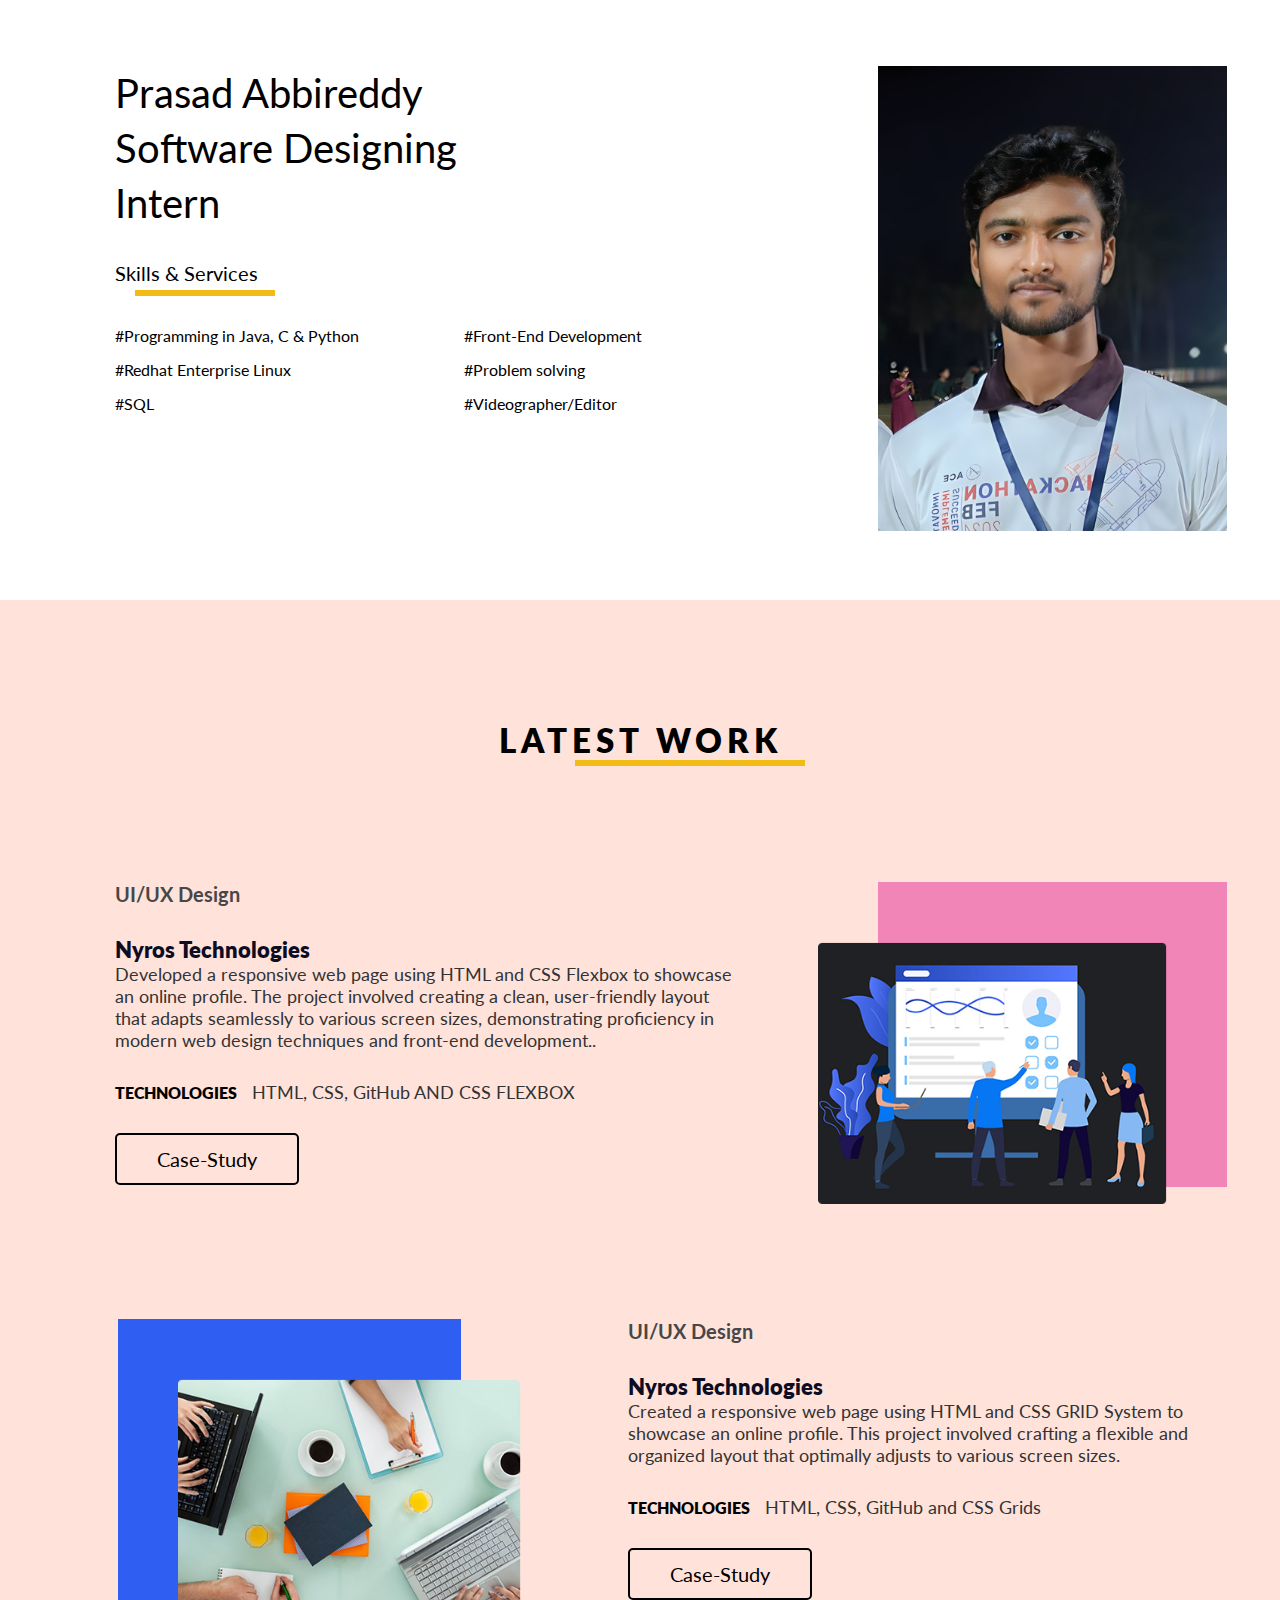
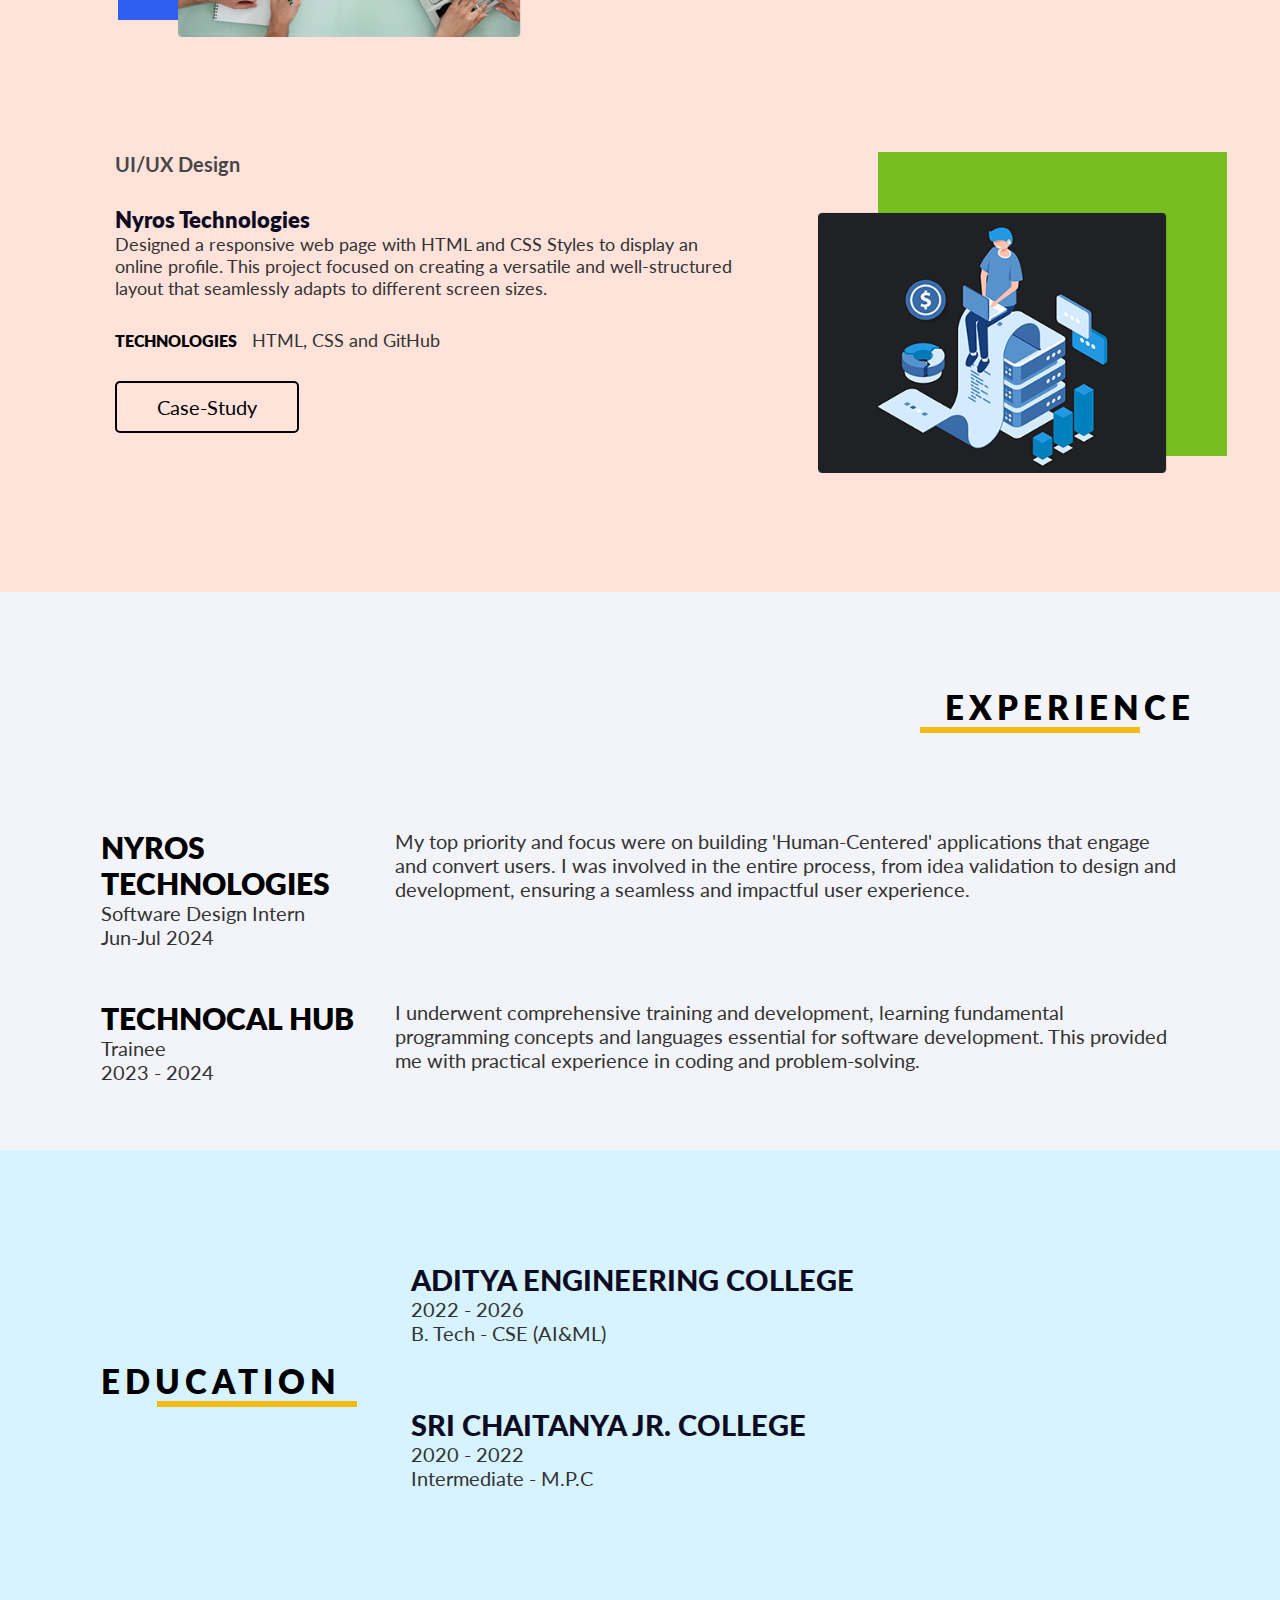
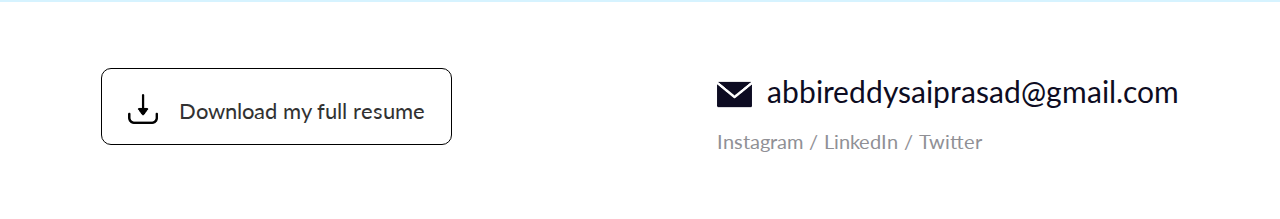
==== index.html @ ec614fca "Add files via upload" ====
<!DOCTYPE html>
<html>

<head>
    <meta http-equiv="Content-Type" content="text/html; charset=iso-8859-1" />
    <meta name="viewport" content="width=device-width, initial-scale=1">
    <title>Portfolio</title>
    <link href="assets/styles/css/style.css" type="text/css" rel="stylesheet" />
    <link rel="stylesheet" type="text/css" href="https://fonts.googleapis.com/css?family=Lato:300,400,700,900" />
</head>


<body>
    <!-- header start -->
    <header>
        <div class="container">
            <div class="row">
                <!-- header right block satrt -->
                <div class="column_4">
                    <div class="hdr_rgt">
                        <img src="assets/images/profile_pic2.png" />
                    </div>
                </div>
                <!-- header right block end -->
                <!-- header left block start -->
                <div class="column_8">
                    <div class="hdr_lft">
                        <h2>Prasad Abbireddy <br />Software Designing <br />Intern</h2>
                        <h6>Skills & Services <span></span></h6>
                        <!-- Skils and services start -->
                        <div class="skils_blk">
                            <ul>
                                <li>#Programming in Java, C & Python</li>
                                <li>#Redhat Enterprise Linux</li>
                                <li>#SQL</li>
                            </ul>
                            <ul>
                                <li>#Front-End Development</li>
                                <li>#Problem solving</li>
                                <li>#Videographer/Editor</li>
                            </ul>
                        </div>
                        <!-- Skils and services end -->

                        <!-- Podcasr start -->
                        <div id='buzzsprout-small-player'></div>
                        <script type='text/javascript' charset='utf-8'
                            src='https://www.buzzsprout.com/2384356.js?container_id=buzzsprout-small-player&player=small'></script>
                        <!-- Podcasr end -->
                    </div>
                </div>
                <!-- header left block end -->


            </div>
        </div>
    </header>
    <!-- header end -->

    <!-- Latest Work start -->
    <section class="latst_wrks">
        <div class="container">
            <h2>Latest Work <span></span></h2>
            <!-- Fullstack Development start -->
            <div class="row revrs_blk">
                <div class="column_4">
                    <div class="latst_wrks_rgt">
                        <img src="assets/images/fullstack_img.png" />
                    </div>
                </div>

                <div class="column_8">
                    <div class="latst_wrks_cntnt">
                        <h5>UI/UX Design</h5>
                        <h4>Nyros Technologies</h4>
                        <p>Developed a responsive web page using HTML and CSS Flexbox to showcase an online profile. The
                            project involved creating a clean, user-friendly layout that adapts seamlessly to various
                            screen sizes, demonstrating proficiency in modern web design techniques and front-end
                            development..</p>
                        <p><span>Technologies</span> HTML, CSS, GitHub AND CSS FLEXBOX</p>

                        <a href="page1.html" class="view_web_btn">Case-Study</a>
                    </div>
                </div>

            </div>
            <!-- Fullstack Development end -->

            <!-- Backend Development start -->
            <div class="row back_end_blk">
                <div class="column_4">
                    <div class="latst_wrks_rgt">
                        <img src="assets/images/backend_development.png" />
                    </div>
                </div>
                <div class="column_8">
                    <div class="latst_wrks_cntnt">
                        <h5>UI/UX Design </h5>
                        <h4>Nyros Technologies</h4>

                        <p>Created a responsive web page using HTML and CSS GRID System to showcase an online profile.
                            This project involved crafting a flexible and organized layout that optimally adjusts to
                            various screen sizes.</p>
                        <p><span>Technologies</span> HTML, CSS, GitHub and CSS Grids</p>

                        <a href="page2.html" class="view_web_btn">Case-Study</a>
                    </div>
                </div>
            </div>
            <!-- Backend Development end -->
            <div class="clr"></div>

            <!-- Senior Java Developer start -->
            <div class="row sr_java_blk">
                <div class="column_4">
                    <div class="latst_wrks_rgt">
                        <img src="assets/images/sr_java.png" />
                    </div>
                </div>

                <div class="column_8">
                    <div class="latst_wrks_cntnt">
                        <h5>UI/UX Design</h5>
                        <h4>Nyros Technologies</h4>

                        <p>Designed a responsive web page with HTML and CSS Styles to display an online profile. This
                            project focused on creating a versatile and well-structured layout that seamlessly adapts to
                            different screen sizes.</p>
                        <p><span>Technologies</span> HTML, CSS and GitHub</p>

                        <a href="page3.html" class="view_web_btn">Case-Study</a>
                    </div>
                </div>

            </div>
            <!-- Fullstack Development end -->
        </div>
    </section>
    <!-- Latest Work end -->

    <!-- Experience block start -->
    <section class="exprinc_block">
        <div class="container">
            <h2>Experience <span></span></h2>
            <div class="clr"></div>
            <div class="row">
                <div class="column_3">
                    <h3>Nyros Technologies</h3>
                    <p>Software Design Intern <br /> Jun-Jul 2024</p>
                </div>
                <div class="column_9">
                    <p>My top priority and focus were on building 'Human-Centered' applications that engage and convert
                        users. I was involved in the entire process, from idea validation to design and development,
                        ensuring a seamless and impactful user experience.</p>
                </div>
            </div>
            <div class="clr">&nbsp;</div>
            <div class="row">
                <div class="column_3">
                    <h3>Technocal Hub</h3>
                    <p>Trainee <br /> 2023 - 2024</p>
                </div>
                <div class="column_9">
                    <p> I underwent comprehensive training and development, learning fundamental programming concepts
                        and languages essential for software development. This provided me with practical experience in
                        coding and problem-solving. </p>
                </div>
            </div>
        </div>
    </section>
    <!-- Experience block end -->

    <!-- Education block start -->
    <section class="eductin_block">
        <div class="container">
            <div class="row">
                <div class="column_3">
                    <h2>Education <span></span></h2>
                </div>
                <div class="column_9">
                    <div class="row">
                        <div class="column_12">
                            <h3>Aditya Engineering College</h3>
                            <p>2022 - 2026<br /> B. Tech - CSE (AI&ML)</p>
                        </div>
                    </div>
                    <div class="row">
                        <div class="column_12">
                            <h3>Sri Chaitanya Jr. College</h3>
                            <p>2020 - 2022 <br /> Intermediate - M.P.C</p>
                        </div>
                    </div>
                </div>
            </div>
        </div>
    </section>
    <!-- Education block end -->

    <!-- footer start -->
    <footer>
        <div class="container">
            <div class="row">
                <div class="column_4">
                    <a href="assets/images/RESUME FULL.pdf" target="_blank" class="download_cv"><i><img
                                src="assets/images/download_icon.png" /></i> Download my
                        full resume</a>
                </div>
                <div class="column_8">
                    <div class="email_social">
                        <h3><i><img src="assets/images/email_icon.png" /></i>abbireddysaiprasad@gmail.com</h3>
                        <ul>
                            <li><a href="https://www.instagram.com/always_cherry_215/" target="_blank">Instagram</a>
                            </li>
                            <li>/</li>
                            <li><a href="https://www.linkedin.com/in/saiprasadabbireddy/" target="_blank">LinkedIn</a>
                            </li>
                            <li>/</li>
                            <li><a href="https://twitter.com/AbbireddyPrasad" target="_blank">Twitter</a></li>
                        </ul>
                    </div>
                </div>
            </div>
        </div>
    </footer>
    <!-- footer end -->

</body>

</html>
---- assets/styles/css/style.css ----
/* Default Styles Rest
----------------------------
*/

html,
body,
ul,
li,
a,
p,
span,
img,
h1,
h2,
h3,
h4,
h5,
h6 {
    padding: 0px;
    margin: 0px;
}
body {
    font-family: "lato";
}
img {
    max-width: 100% !important;
}
.clr {
    clear: both;
}
input,
textarea {
    outline: none;
}

/* Grid Flex Layout 
--------------------
*/

.row {
    display: flex;
    flex-wrap: wrap;
}
.column_1 {
    flex: 1;
    margin: 1em;
}
.column_2 {
    flex: 2;
    margin: 1em;
}
.column_3 {
    flex: 3;
    margin: 1em;
}
.column_4 {
    flex: 4;
    margin: 1em;
}
.column_5 {
    flex: 5;
    margin: 1em;
}
.column_6 {
    flex: 6;
    margin: 1em;
}
.column_7 {
    flex: 7;
    margin: 1em;
}
.column_8 {
    flex: 8;
    margin: 1em;
}
.column_9 {
    flex: 9;
    margin: 1em;
}
.column_10 {
    flex: 10;
    margin: 1em;
}
.column_11 {
    flex: 11;
    margin: 1em;
}
.column_12 {
    flex: 12;
    margin: 1em;
}

/* Container Wrapper
--------------------
*/

.container {
    box-sizing: border-box;
    max-width: 1140px;
    width: 100%;
    padding-right: 15px;
    padding-left: 15px;
    margin-right: auto;
    margin-left: auto;
}

/* Header
--------------------
*/

header {
    background: url(../img/profile_bg.png) right no-repeat;
    background-size: contain;
    padding: 50px 0;
}
header .column_8 {
    right: 33%;
    position: relative;
}
header .column_4 {
    left: 70%;
    position: relative;
}
.hdr_lft h2 {
    font-size: 40px;
    font-weight: 400;
    font-family: "lato";
    line-height: 55px;
}
.hdr_rgt img {
    width: 100%;
}
.hdr_lft h6 {
    font-size: 20px;
    font-weight: 400;
    font-family: "lato";
    margin-top: 30px;
}
.hdr_lft h6 span {
    width: 140px;
    height: 6px;
    background: #f2bb16;
    display: block;
    margin-left: 20px;
    margin-top: 5px;
}

/* Skills
--------------------
*/

.skils_blk {
    display: flex;
    margin-top: 15px;
}
.skils_blk ul {
    list-style: none;
    flex: 4;
}
.skils_blk ul li {
    margin-top: 15px;
}
.pod_cast_blk {
    margin-top: 40px;
    position: relative;
    left: -12px;
    box-shadow: 0px 0px 9px -2px #888;
    border-radius: 10px;
    width: 90%;
}
/*.pod_cast_blk img{width: 60%;}*/

/* Latest Works
--------------------
*/

.latst_wrks {
    background: #ffe3db;
    width: 100%;
    padding: 120px 0;
}
.latst_wrks h2 {
    font-size: 33px;
    font-weight: 800;
    font-family: "lato";
    text-align: center;
    margin-bottom: 100px;
    text-transform: uppercase;
    letter-spacing: 5px;
}
.latst_wrks h2 span {
    width: 230px;
    height: 6px;
    background: #f2bb16;
    display: block;
    margin: 0 auto;
    position: relative;
    left: 50px;
}
.latst_wrks h5 {
    font-size: 20px;
    color: #474747;
    font-family: "lato";
    margin-bottom: 30px;
}
.latst_wrks h4 {
    font-size: 22px;
    font-weight: 800;
    font-family: "lato";
    color: #0d0c22;
    margin-top: 10px;
}
.latst_wrks h6 {
    font-size: 16px;
    font-weight: 400;
    color: #474747;
    font-family: "lato";
    margin-bottom: 10px;
}
.latst_wrks p {
    font-size: 18px;
    font-weight: 400;
    color: #333;
    font-family: "lato";
    margin-bottom: 30px;
}
.latst_wrks p span {
    color: #000;
    text-transform: uppercase;
    font-weight: 800;
    font-family: "lato";
    margin-right: 10px;
    font-size: 16px;
}
.latst_wrks_rgt {
    background: #f285b8;
    padding: 20px 0;
}
.latst_wrks_rgt img {
    position: relative;
    top: 40px;
    right: 60px;
    width: 100%;
}
.view_web_btn {
    border: 2px solid #000;
    color: #000;
    display: block;
    border-radius: 5px;
    width: 180px;
    padding: 12px 0;
    text-align: center;
    font-size: 20px;
    font-weight: normal;
    font-family: "lato";
    text-decoration: none;
    margin-top: 15px;
}
.view_web_btn:hover {
    background: #ffffe2;
    color: #000000;
}

.back_end_blk {
    margin-top: 100px;
}
.back_end_blk .latst_wrks_cntnt {
    float: right;
}
.back_end_blk .latst_wrks_rgt {
    background: #2e5ff2;
    padding: 20px 0;
}
.back_end_blk .latst_wrks_rgt img {
    position: relative;
    top: 40px;
    left: 60px;
    width: 100%;
}
.back_end_blk .column_4 {
    margin-right: 2em;
    position: relative;
    left: 1.5%;
}
.back_end_blk .column_8 {
    position: relative;
    left: 6%;
}
.sr_java_blk {
    margin-top: 100px;
}
.sr_java_blk .latst_wrks_rgt {
    background: #78be20;
    padding: 20px 0;
}

/* Experience
--------------------
*/

.exprinc_block {
    background: #f3f4f9;
    padding: 50px 0;
    overflow: hidden;
}
.exprinc_block h2 {
    font-size: 33px;
    font-weight: 800;
    font-family: "lato";
    margin-bottom: 80px;
    float: right;
    text-transform: uppercase;
    letter-spacing: 5px;
    margin-top: 45px;
}
.exprinc_block h2 span {
    width: 220px;
    height: 6px;
    background: #f2bb16;
    display: block;
    margin: 0 auto;
    position: relative;
    right: 40px;
}
.exprinc_block h3 {
    font-size: 30px;
    font-weight: 800;
    font-family: "lato";
    color: #000;
    text-transform: uppercase;
}
.exprinc_block p {
    font-size: 20px;
    font-weight: 400;
    font-family: "lato";
    color: #333;
}
.eductin_block {
    background: #d6f3ff;
    padding: 50px 0 80px;
    overflow: hidden;
}
.eductin_block h2 {
    font-size: 33px;
    font-weight: 800;
    font-family: "lato";
    text-transform: uppercase;
    letter-spacing: 5px;
    position: relative;
    top: 50%;
}
.eductin_block h2 span {
    width: 200px;
    height: 6px;
    background: #f2bb16;
    display: block;
    margin: 0 auto;
    position: relative;
    left: 25px;
}
.eductin_block h3 {
    font-size: 29px;
    font-weight: 900;
    font-family: "lato";
    color: #0d0c22;
    text-transform: uppercase;
    margin-top: 30px;
}
.eductin_block p {
    font-size: 20px;
    font-weight: 400;
    font-family: "lato";
    color: #323232;
}

/* Footer STyles
--------------------
*/

footer {
    background: #fff;
    padding: 50px 0;
}

footer a:hover {
    color: #f2bb16; 
}

footer ul li a:hover {
    color: #f2bb16;
}

/* Download CSV
--------------------
*/

.download_cv {
    width: 100%;
    border: 1px solid #000;
    border-radius: 10px;
    display: block;
    padding: 20px 0;
    text-align: center;
    font-size: 22px;
    font-weight: 400;
    font-family: "lato";
    color: #323232;
    text-decoration: none;
}

.download_cv:hover{
    background: #fffce3;
    color: #000;
}
.download_cv i img {
    width: 30px;
    position: relative;
    top: 5px;
    margin-right: 15px;
}

/* Email Social
--------------------
*/

.email_social {
    float: right;
}
.email_social h3 {
    font-size: 30px;
    font-weight: 400;
    font-family: "lato";
    color: #0d0c22;
}
.email_social h3 i img {
    width: 35px;
    position: relative;
    top: 9px;
    margin-right: 15px;
}
.email_social ul {
    list-style: none;
}
.email_social ul li {
    margin-top: 20px;
    margin-right: 6px;
}
.email_social ul li,
.email_social ul li a {
    float: left;
    font-size: 20px;
    font-weight: 400;
    font-family: "lato";
    color: #909095;
    text-decoration: none;
}

/* Reverse Block
--------------------
*/

.revrs_blk .column_8 {
    right: 33%;
    position: relative;
}
.revrs_blk .column_4 {
    left: 70%;
    position: relative;
}
.sr_java_blk .column_8 {
    right: 33%;
    position: relative;
}
.sr_java_blk .column_4 {
    left: 70%;
    position: relative;
}
.latst_wrks_cntnt {
    width: 90%;
}

/* Responsive Large Screens
---------------------------
*/
@media (max-width: 1024px) {
    .revrs_blk .column_8 {
        right: 33%;
    }
    .sr_java_blk .column_8 {
        right: 33%;
    }
    .revrs_blk .column_4 {
        left: 66%;
    }
    .sr_java_blk .column_4 {
        left: 66%;
    }
}
@media (max-width: 970px) {
    .row {
        display: block;
        flex-wrap: unset;
    }
    .column_1,
    .column_2,
    .column_3,
    .column_4,
    .column_5,
    .column_6,
    .column_7,
    .column_8,
    .column_9,
    .column_10,
    .column_11,
    .column_12 {
        display: block;
        width: 100%;
        flex: unset;
        margin-left: 0;
        margin-right: 0;
    }
    header {
        background: none;
        height: auto;
    }
    .hdr_rgt {
        text-align: center;
    }
    .hdr_rgt img {
        width: 50%;
        margin: 0 auto;
    }
    header .column_8,
    header .column_4 {
        position: unset;
    }
    .revrs_blk .column_8,
    .revrs_blk .column_4 {
        position: unset !important;
        margin-right: 0;
        margin-left: 0;
    }
    .sr_java_blk .column_8,
    .sr_java_blk .column_4 {
        position: unset !important;
    }
    .hdr_lft h2,
    .hdr_lft h6 {
        text-align: center;
    }
    .hdr_lft h6 span {
        margin: 10px auto 0;
        position: relative;
        left: 20px;
    }
    .pod_cast_blk {
        position: unset;
        text-align: center;
    }
    .latst_wrks {
        padding-top: 50px;
    }
    .latst_wrks_rgt {
        background: #f285b8;
        padding: 20px;
        margin: 0 auto;
        text-align: center;
        width: auto;
    }
    .latst_wrks_rgt img {
        width: 100%;
        position: unset;
    }
    .back_end_blk .latst_wrks_rgt {
        background: #2e5ff2;
        padding: 20px;
        margin: 0 auto;
        text-align: center;
        width: auto;
    }
    .back_end_blk .latst_wrks_rgt img {
        width: 100%;
        position: unset;
    }
    .sr_java_blk .latst_wrks_rgt {
        background: #78be20;
        padding: 20px;
        margin: 0 auto;
        text-align: center;
        width: auto;
    }
    .sr_java_blk .latst_wrks_rgt img {
        width: 100%;
        position: unset;
    }
    .latst_wrks_cntnt {
        width: 80%;
        margin: 0 auto;
        text-align: center;
    }
    .view_web_btn {
        margin: 15px auto;
    }
    .exprinc_block {
        text-align: center;
    }
    .exprinc_block h2 {
        float: unset;
    }
    .eductin_block {
        text-align: center;
    }
    .eductin_block h2 {
        margin-bottom: 50px;
    }
    .eductin_block h3 {
        margin-top: 50px;
    }
    .download_cv {
        width: max-content;
        padding: 20px;
        margin: 0 auto;
    }
    .email_social {
        float: unset;
        text-align: center;
    }
    .email_social ul {
        text-align: center;
    }
    .email_social ul li {
        display: inline-block;
        float: unset;
    }
    .email_social h3 {
        font-size: 1em;
    }
    .back_end_blk .latst_wrks_cntnt {
        float: none;
    }
    .skils_blk {
        text-align: center;
    }
    .pod_cast_blk {
        margin: 40px auto;
    }
}

/* Responsive CSS Mobiles
----------------------------
*/


@media (max-width: 600px) {
    .skils_blk {
        display: unset;
        text-align: center;
    }
    .skils_blk ul {
        flex: unset;
    }
    .hdr_lft h6 span {
        position: unset;
    }
    .latst_wrks h2 {
        margin-bottom: 50px;
    }
    .latst_wrks h2 span {
        position: unset;
        width: 290px;
    }
    .exprinc_block h2 {
        margin-bottom: 50px;
    }
    .exprinc_block h2 span {
        position: unset;
        width: 245px;
    }
    .eductin_block h2 {
        margin-bottom: 50px;
    }
    .eductin_block h2 span {
        position: unset;
        width: 245px;
    }
}
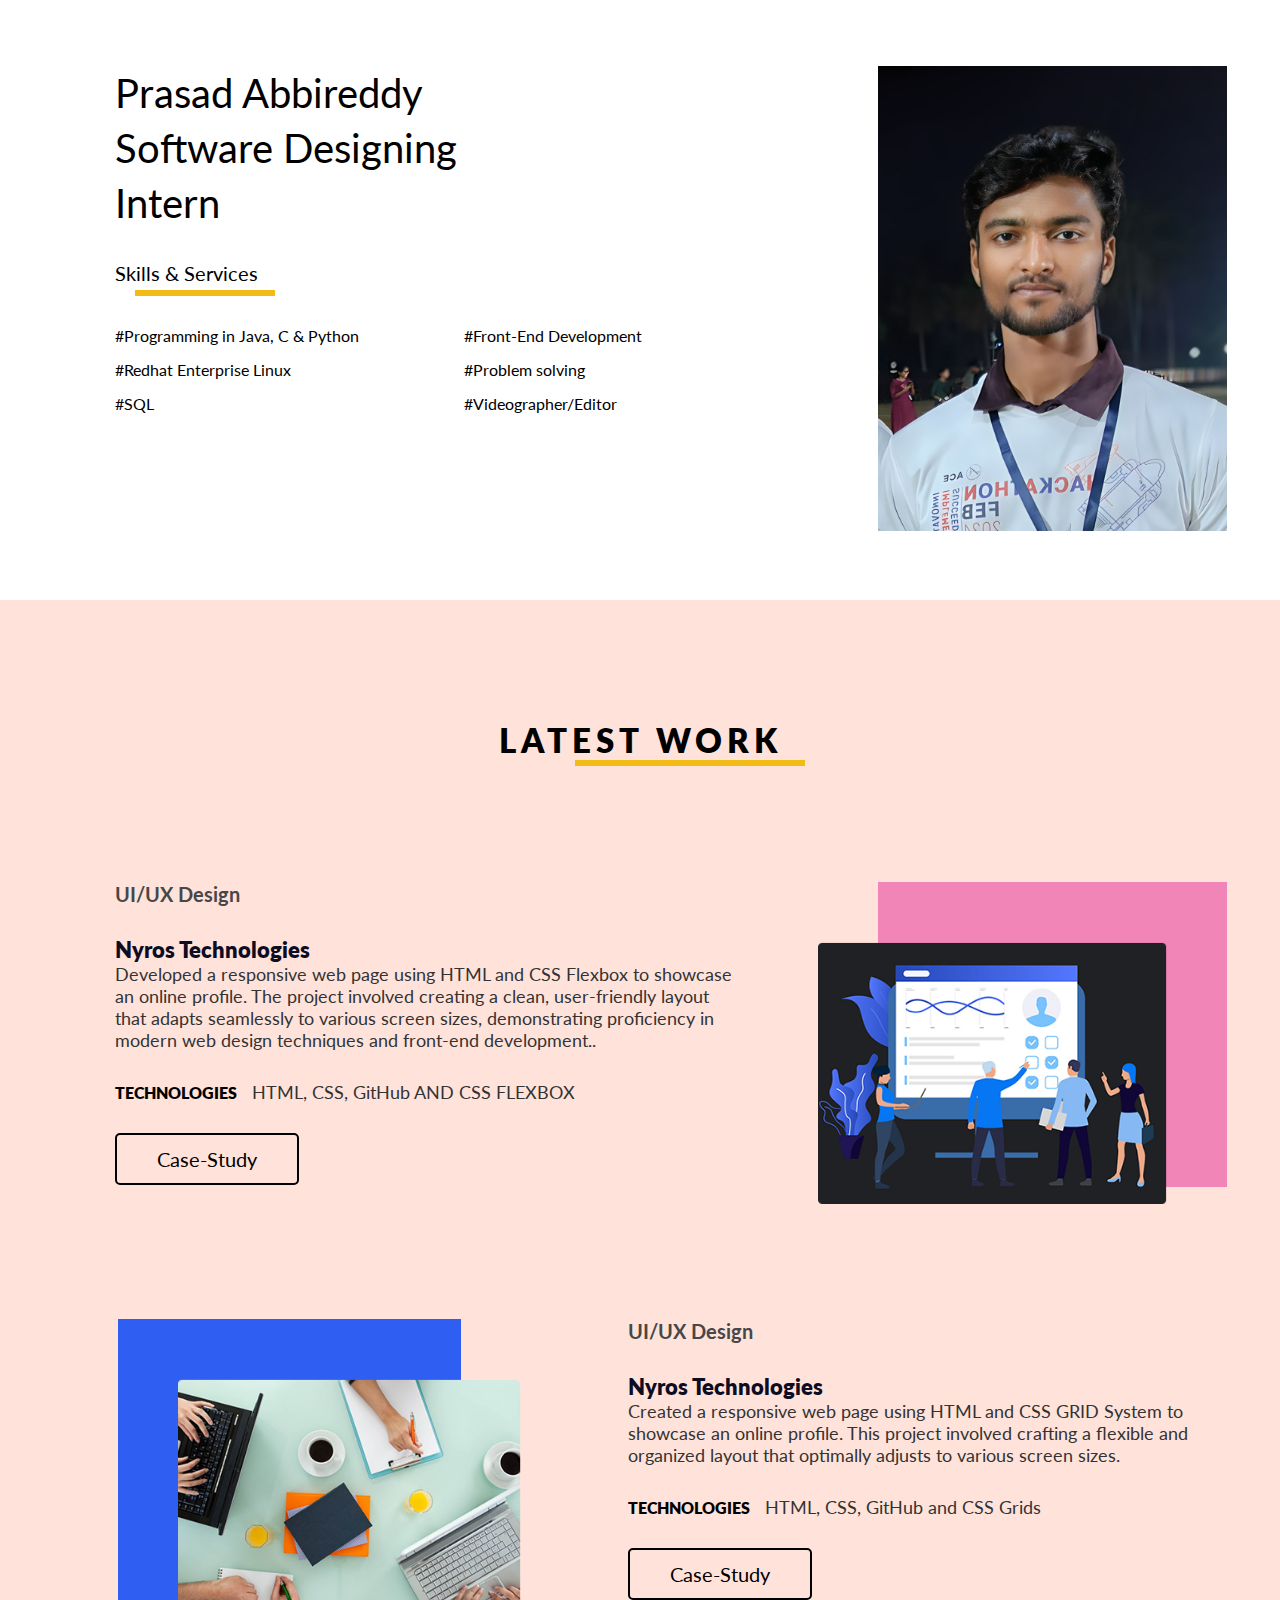
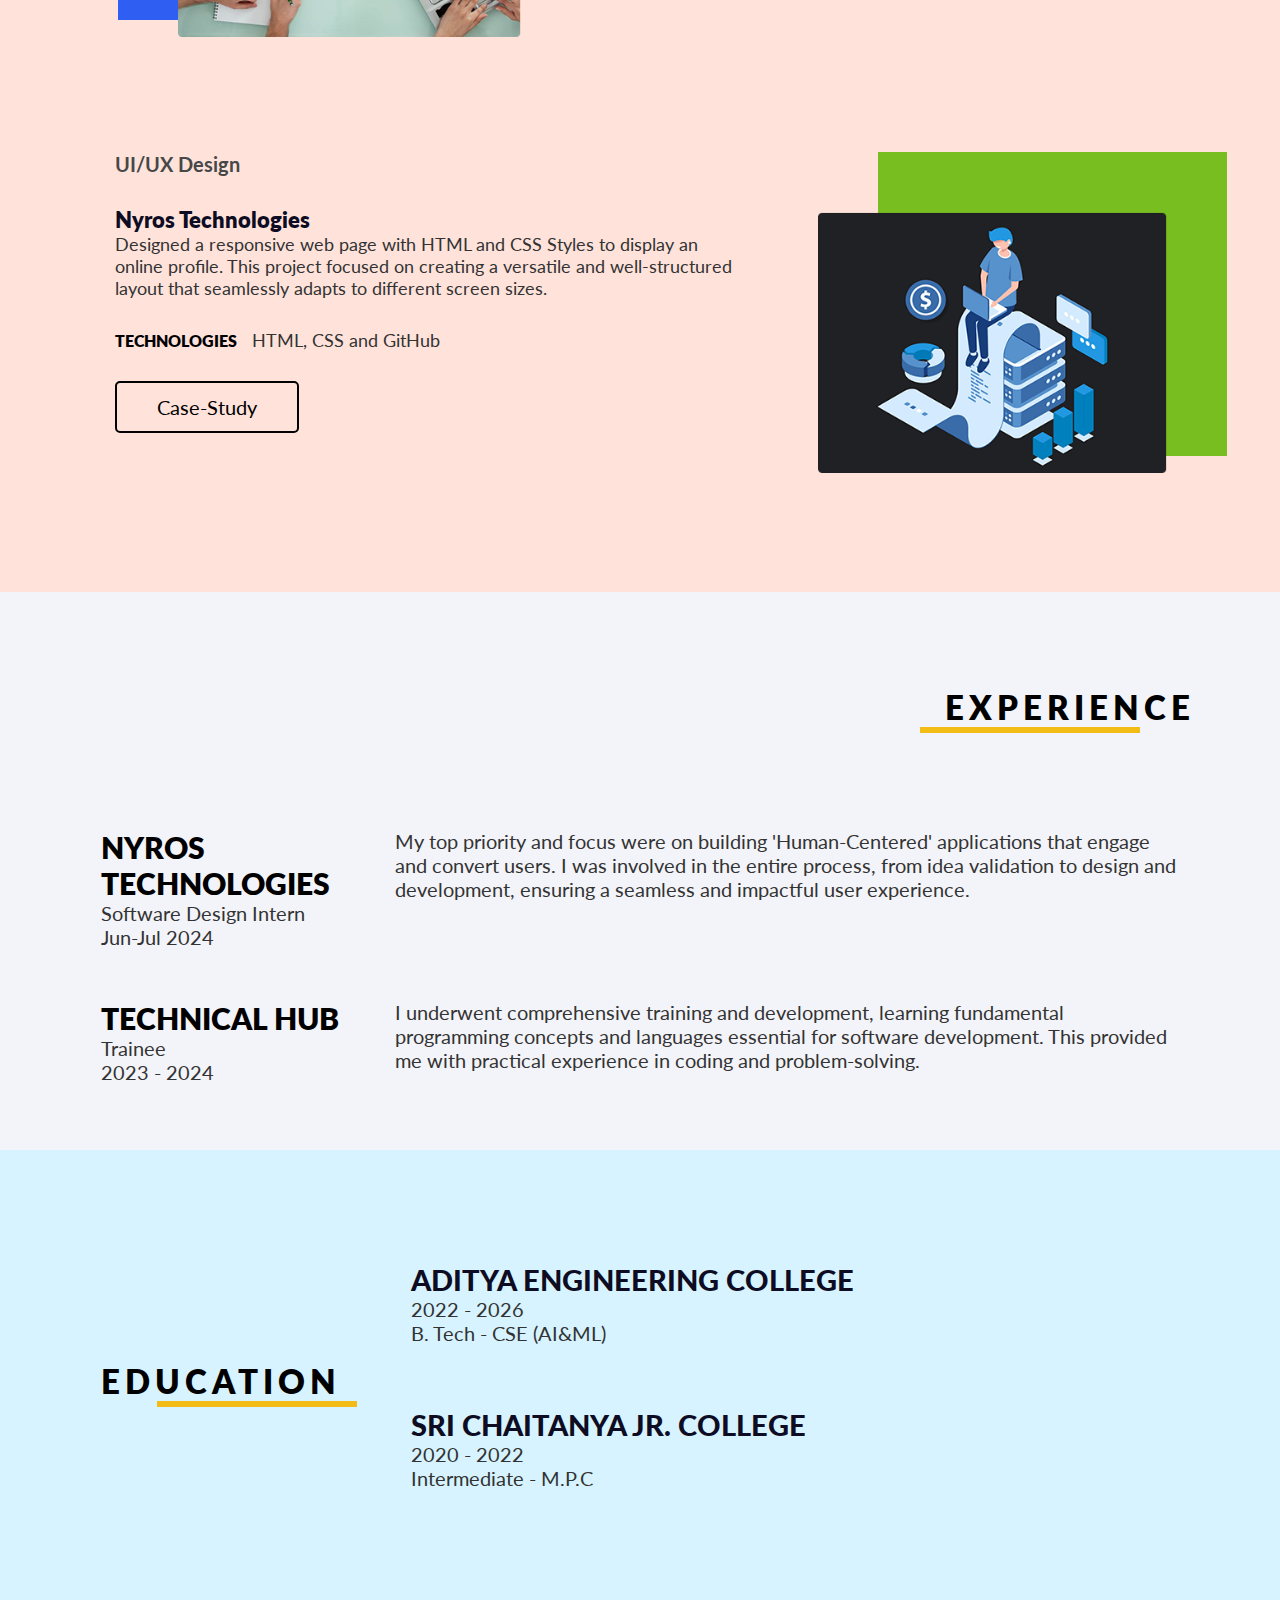
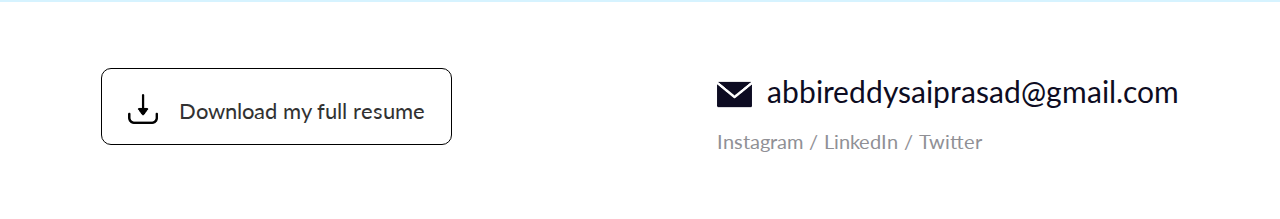
==== commit e2bdafe7: "Update index.html" ====
--- a/index.html
+++ b/index.html
@@ -4,7 +4,7 @@
 <head>
     <meta http-equiv="Content-Type" content="text/html; charset=iso-8859-1" />
     <meta name="viewport" content="width=device-width, initial-scale=1">
-    <title>Portfolio</title>
+    <title>Prasad | Portfolio</title>
     <link href="assets/styles/css/style.css" type="text/css" rel="stylesheet" />
     <link rel="stylesheet" type="text/css" href="https://fonts.googleapis.com/css?family=Lato:300,400,700,900" />
 </head>
@@ -157,7 +157,7 @@
             <div class="clr">&nbsp;</div>
             <div class="row">
                 <div class="column_3">
-                    <h3>Technocal Hub</h3>
+                    <h3>Technical Hub</h3>
                     <p>Trainee <br /> 2023 - 2024</p>
                 </div>
                 <div class="column_9">
@@ -226,4 +226,4 @@
 
 </body>
 
-</html>+</html>
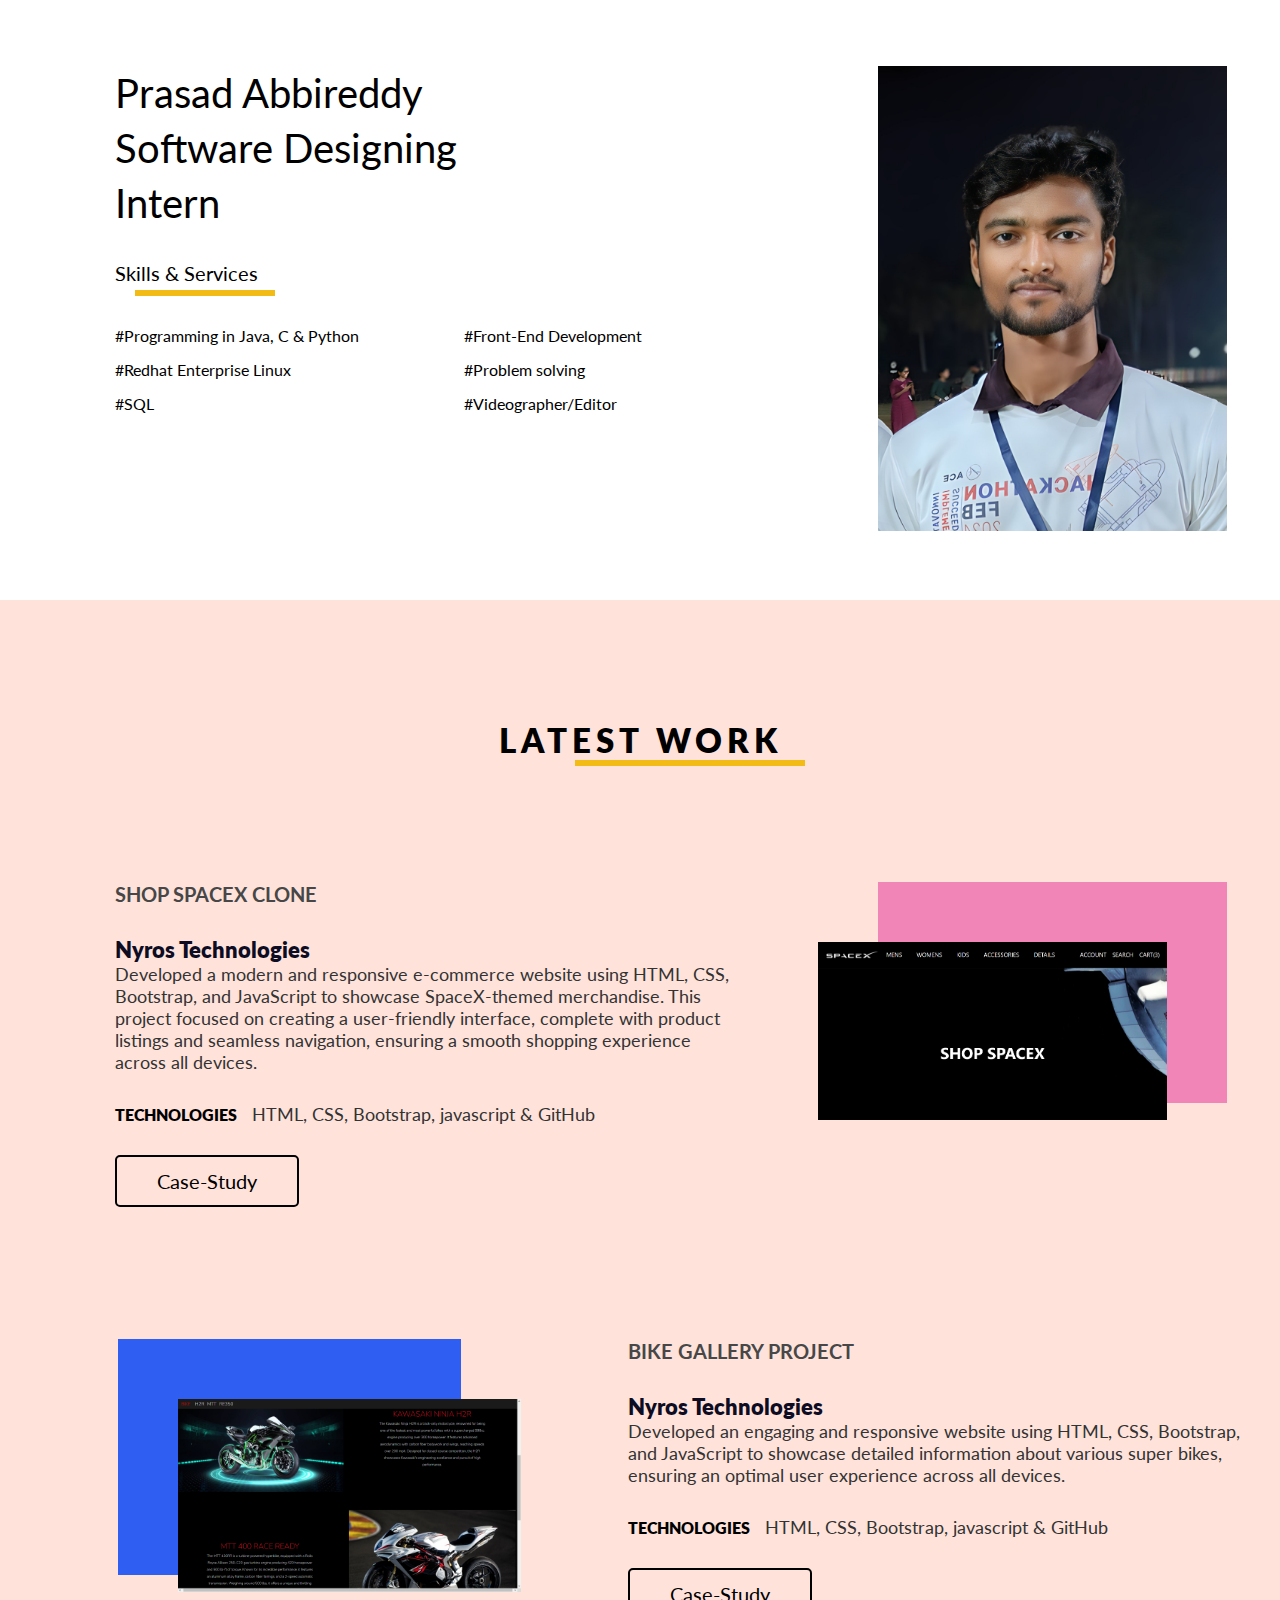
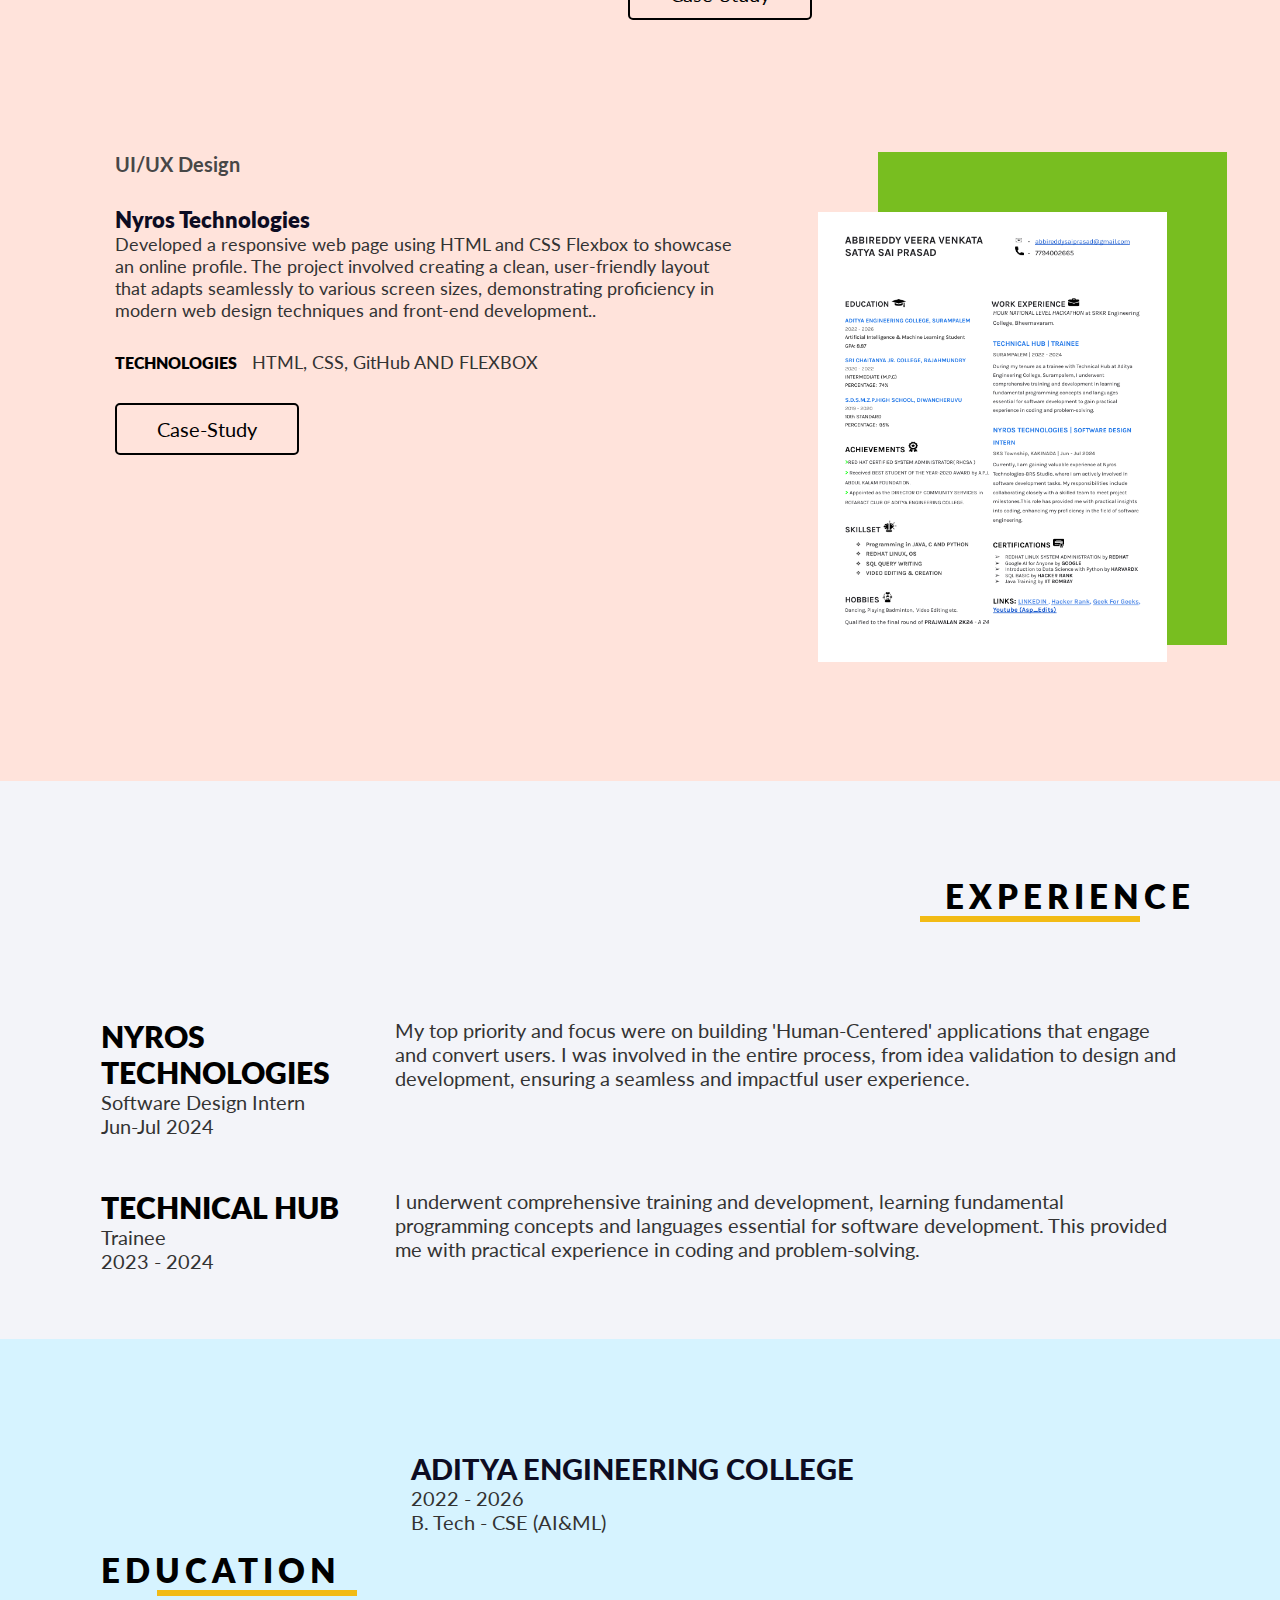
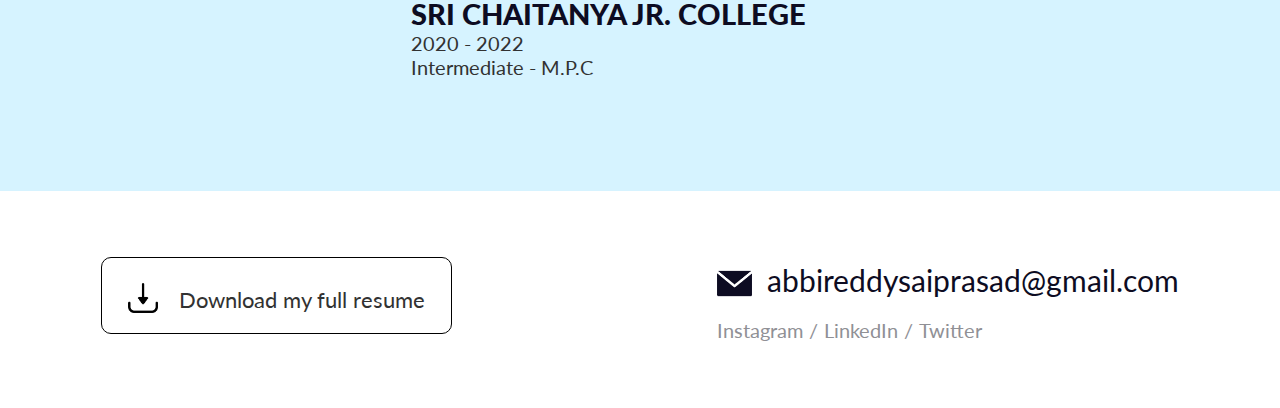
==== commit ab9f6d9b: "Add files via upload" ====
--- a/index.html
+++ b/index.html
@@ -65,7 +65,56 @@
             <div class="row revrs_blk">
                 <div class="column_4">
                     <div class="latst_wrks_rgt">
-                        <img src="assets/images/fullstack_img.png" />
+                        <img src="assets/images/spacex.png" />
+                    </div>
+                </div>
+
+                <div class="column_8">
+                    <div class="latst_wrks_cntnt">
+
+                        <h5>SHOP SPACEX CLONE </h5>
+                        <h4>Nyros Technologies</h4>
+                        <p>Developed a modern and responsive e-commerce website using HTML, CSS, Bootstrap, and
+                            JavaScript to showcase SpaceX-themed merchandise. This project focused on creating a
+                            user-friendly interface, complete with product listings and seamless navigation, ensuring a
+                            smooth shopping experience across all devices.</p>
+                        <p><span>Technologies</span> HTML, CSS, Bootstrap, javascript & GitHub </p>
+                        <a href="page3.html" class="view_web_btn">Case-Study</a>
+                    </div>
+                </div>
+
+            </div>
+            <!-- Fullstack Development end -->
+
+            <!-- Backend Development start -->
+            <div class="row back_end_blk">
+                <div class="column_4">
+                    <div class="latst_wrks_rgt">
+                        <img src="assets/images/bike-page.png" />
+                    </div>
+                </div>
+                <div class="column_8">
+                    <div class="latst_wrks_cntnt">
+                        <h5>BIKE GALLERY PROJECT </h5>
+                        <h4>Nyros Technologies</h4>
+                        <p> Developed an engaging and responsive website using HTML, CSS, Bootstrap, and JavaScript to
+                            showcase detailed information about various super bikes, ensuring an optimal user experience
+                            across
+                            all devices.</p>
+                        <p><span>Technologies</span> HTML, CSS, Bootstrap, javascript & GitHub </p>
+
+                        <a href="page2.html" class="view_web_btn">Case-Study</a>
+                    </div>
+                </div>
+            </div>
+            <!-- Backend Development end -->
+            <div class="clr"></div>
+
+            <!-- Senior Java Developer start -->
+            <div class="row sr_java_blk">
+                <div class="column_4">
+                    <div class="latst_wrks_rgt">
+                        <img src="assets/images/resume_pic.png" />
                     </div>
                 </div>
 
@@ -77,58 +126,9 @@
                             project involved creating a clean, user-friendly layout that adapts seamlessly to various
                             screen sizes, demonstrating proficiency in modern web design techniques and front-end
                             development..</p>
-                        <p><span>Technologies</span> HTML, CSS, GitHub AND CSS FLEXBOX</p>
+                        <p><span>Technologies</span> HTML, CSS, GitHub AND FLEXBOX</p>
 
                         <a href="page1.html" class="view_web_btn">Case-Study</a>
-                    </div>
-                </div>
-
-            </div>
-            <!-- Fullstack Development end -->
-
-            <!-- Backend Development start -->
-            <div class="row back_end_blk">
-                <div class="column_4">
-                    <div class="latst_wrks_rgt">
-                        <img src="assets/images/backend_development.png" />
-                    </div>
-                </div>
-                <div class="column_8">
-                    <div class="latst_wrks_cntnt">
-                        <h5>UI/UX Design </h5>
-                        <h4>Nyros Technologies</h4>
-
-                        <p>Created a responsive web page using HTML and CSS GRID System to showcase an online profile.
-                            This project involved crafting a flexible and organized layout that optimally adjusts to
-                            various screen sizes.</p>
-                        <p><span>Technologies</span> HTML, CSS, GitHub and CSS Grids</p>
-
-                        <a href="page2.html" class="view_web_btn">Case-Study</a>
-                    </div>
-                </div>
-            </div>
-            <!-- Backend Development end -->
-            <div class="clr"></div>
-
-            <!-- Senior Java Developer start -->
-            <div class="row sr_java_blk">
-                <div class="column_4">
-                    <div class="latst_wrks_rgt">
-                        <img src="assets/images/sr_java.png" />
-                    </div>
-                </div>
-
-                <div class="column_8">
-                    <div class="latst_wrks_cntnt">
-                        <h5>UI/UX Design</h5>
-                        <h4>Nyros Technologies</h4>
-
-                        <p>Designed a responsive web page with HTML and CSS Styles to display an online profile. This
-                            project focused on creating a versatile and well-structured layout that seamlessly adapts to
-                            different screen sizes.</p>
-                        <p><span>Technologies</span> HTML, CSS and GitHub</p>
-
-                        <a href="page3.html" class="view_web_btn">Case-Study</a>
                     </div>
                 </div>
 
@@ -226,4 +226,4 @@
 
 </body>
 
-</html>
+</html>